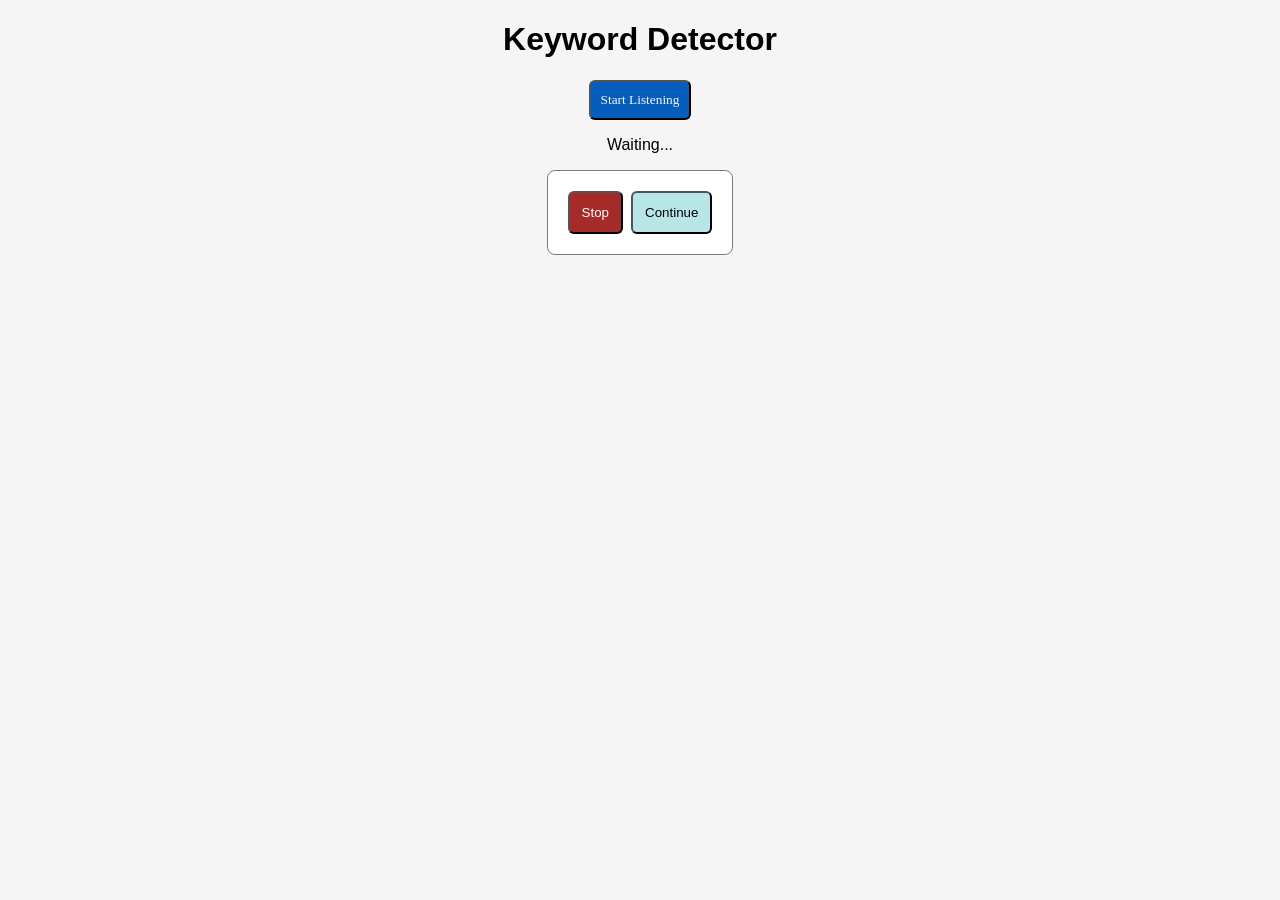
==== index.html @ d2e5f2c8 "Initial commit" ====
<!DOCTYPE html>
<html>
<head>
  <title>Keyword Detector</title>
</head>
<body style="background:rgb(245, 245, 245); font-family:sans-serif; text-align:center;">
  <h1> Keyword Detector</h1>
  <button onclick="startListening()" style="background-color: rgb(6, 94, 188); color:
   whitesmoke; border-radius: 6px; padding: 10px;font-family:Cambria, Cochin, Georgia, Times, 'Times New Roman', serif;">
   Start Listening</button>
  <p id="timer">Waiting...</p> 
    <div style="display: flex;justify-content: center;align-items: center;border: 1px solid #7c7a7a;
    border-radius: 8px;padding: 16px;margin: 0 auto 16px auto;width: fit-content;background: #fff;">
    <button style="padding: 12px; border-radius: 6px; background-color: brown; margin: 4px; color: white;">Stop</button>
    <button style="padding: 12px; border-radius: 6px; background-color: #b8e5e5; margin: 4px;">Continue</button>
  </div>
   <!-- <h3>You said:</h3> -->
  <div id="transcript"></div>
  <!-- <h3>Detected keywords:</h3> -->
  <div id="keywords"></div> 
  <script>
    async function startListening() {
      document.getElementById("timer").innerText = "Listening...";
      document.getElementById("transcript").innerText = "";
      document.getElementById("keywords").innerText = "";
      let seconds = 10; 
      const interval = setInterval(() => { 
        document.getElementById("timer").innerText = `Listening... ${seconds}s left`;
        seconds--;
        if (seconds < 0) clearInterval(interval);
      }, 1000);
      const response = await fetch("http://localhost:5000/listen");
      const data = await response.json();
      document.getElementById("timer").innerText = "Done!";
      document.getElementById("transcript").innerText = data.transcript.join("\n");
      document.getElementById("keywords").innerText = data.keywords.join(",");
    }
  </script>
</body>
</html>
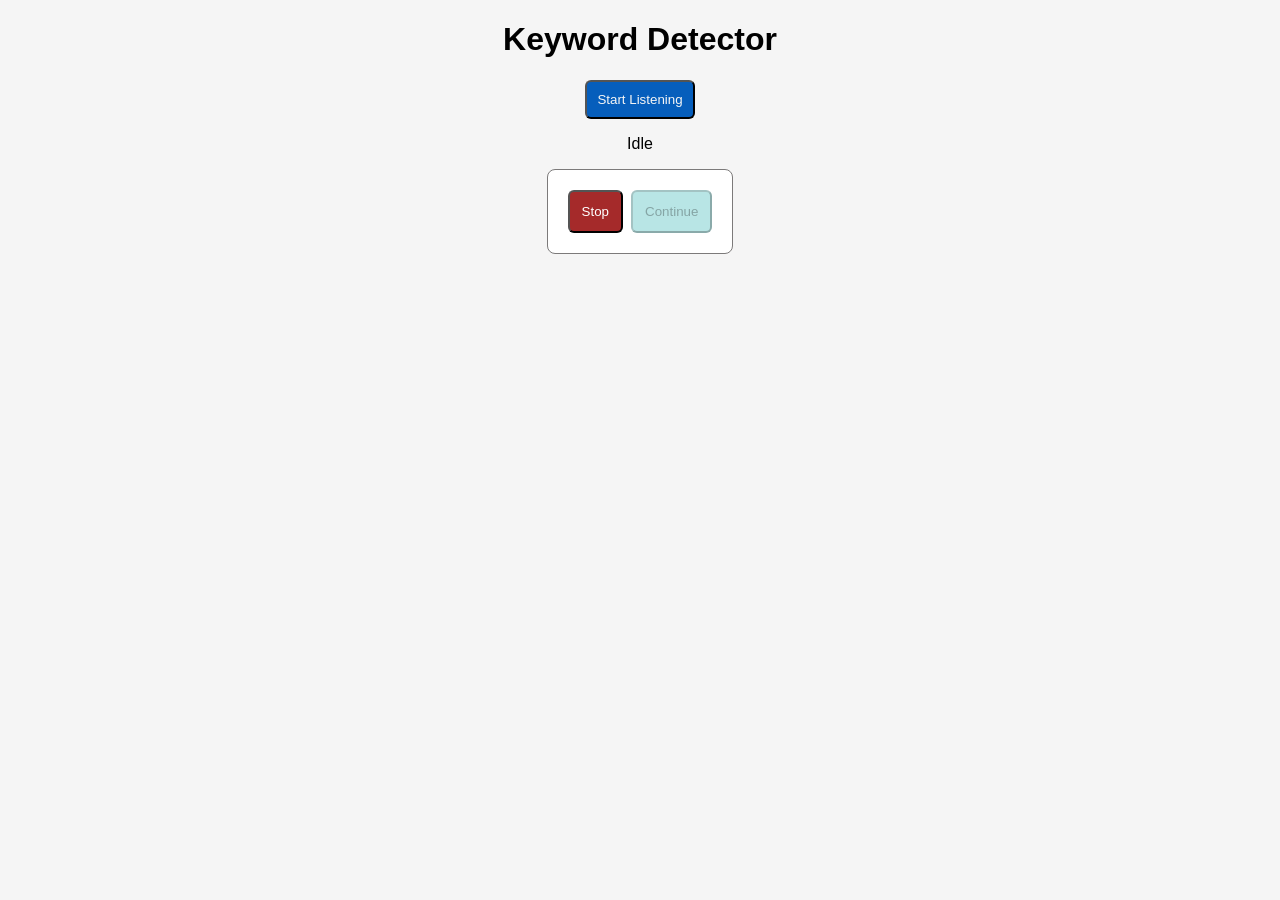
==== commit 5669a1cd: "button click to tosp : working" ====
--- a/index.html
+++ b/index.html
@@ -4,37 +4,56 @@
   <title>Keyword Detector</title>
 </head>
 <body style="background:rgb(245, 245, 245); font-family:sans-serif; text-align:center;">
-  <h1> Keyword Detector</h1>
-  <button onclick="startListening()" style="background-color: rgb(6, 94, 188); color:
-   whitesmoke; border-radius: 6px; padding: 10px;font-family:Cambria, Cochin, Georgia, Times, 'Times New Roman', serif;">
-   Start Listening</button>
-  <p id="timer">Waiting...</p> 
-    <div style="display: flex;justify-content: center;align-items: center;border: 1px solid #7c7a7a;
-    border-radius: 8px;padding: 16px;margin: 0 auto 16px auto;width: fit-content;background: #fff;">
-    <button style="padding: 12px; border-radius: 6px; background-color: brown; margin: 4px; color: white;">Stop</button>
-    <button style="padding: 12px; border-radius: 6px; background-color: #b8e5e5; margin: 4px;">Continue</button>
+  <h1>Keyword Detector</h1>
+  
+  <button onclick="startListening()" 
+    style="background-color: rgb(6, 94, 188); color: whitesmoke; border-radius: 6px; padding: 10px;">
+    Start Listening
+  </button>
+  
+  <p id="timer">Idle</p> 
+
+  <div style="display: flex; justify-content: center; align-items: center; border: 1px solid #7c7a7a;
+      border-radius: 8px; padding: 16px; margin: 0 auto 16px auto; width: fit-content; background: #fff;">
+    <button onclick="stopListening()" 
+      style="padding: 12px; border-radius: 6px; background-color: brown; margin: 4px; color: white;">
+      Stop
+    </button>
+    <button disabled
+      style="padding: 12px; border-radius: 6px; background-color: #b8e5e5; margin: 4px;">
+      Continue
+    </button>
   </div>
-   <!-- <h3>You said:</h3> -->
+
   <div id="transcript"></div>
-  <!-- <h3>Detected keywords:</h3> -->
   <div id="keywords"></div> 
+
   <script>
     async function startListening() {
       document.getElementById("timer").innerText = "Listening...";
       document.getElementById("transcript").innerText = "";
       document.getElementById("keywords").innerText = "";
-      let seconds = 10; 
-      const interval = setInterval(() => { 
-        document.getElementById("timer").innerText = `Listening... ${seconds}s left`;
-        seconds--;
-        if (seconds < 0) clearInterval(interval);
-      }, 1000);
-      const response = await fetch("http://localhost:5000/listen");
-      const data = await response.json();
-      document.getElementById("timer").innerText = "Done!";
-      document.getElementById("transcript").innerText = data.transcript.join("\n");
-      document.getElementById("keywords").innerText = data.keywords.join(",");
+      try {
+        await fetch("http://localhost:5000/start");
+      } catch (err) {
+        alert("Failed to start listening. Is your Flask server running?");
+        console.error(err);
+      }
+    }
+
+    async function stopListening() {
+      document.getElementById("timer").innerText = "Stopping...";
+      try {
+        const response = await fetch("http://localhost:5000/stop");
+        const data = await response.json();
+        document.getElementById("timer").innerText = "Stopped";
+        document.getElementById("transcript").innerText = "Transcript:\n" + data.transcript.join("\n");
+        document.getElementById("keywords").innerText = "Keywords: " + data.keywords.join(", ");
+      } catch (err) {
+        alert("Failed to stop listening.");
+        console.error(err);
+      }
     }
   </script>
 </body>
-</html>+</html>
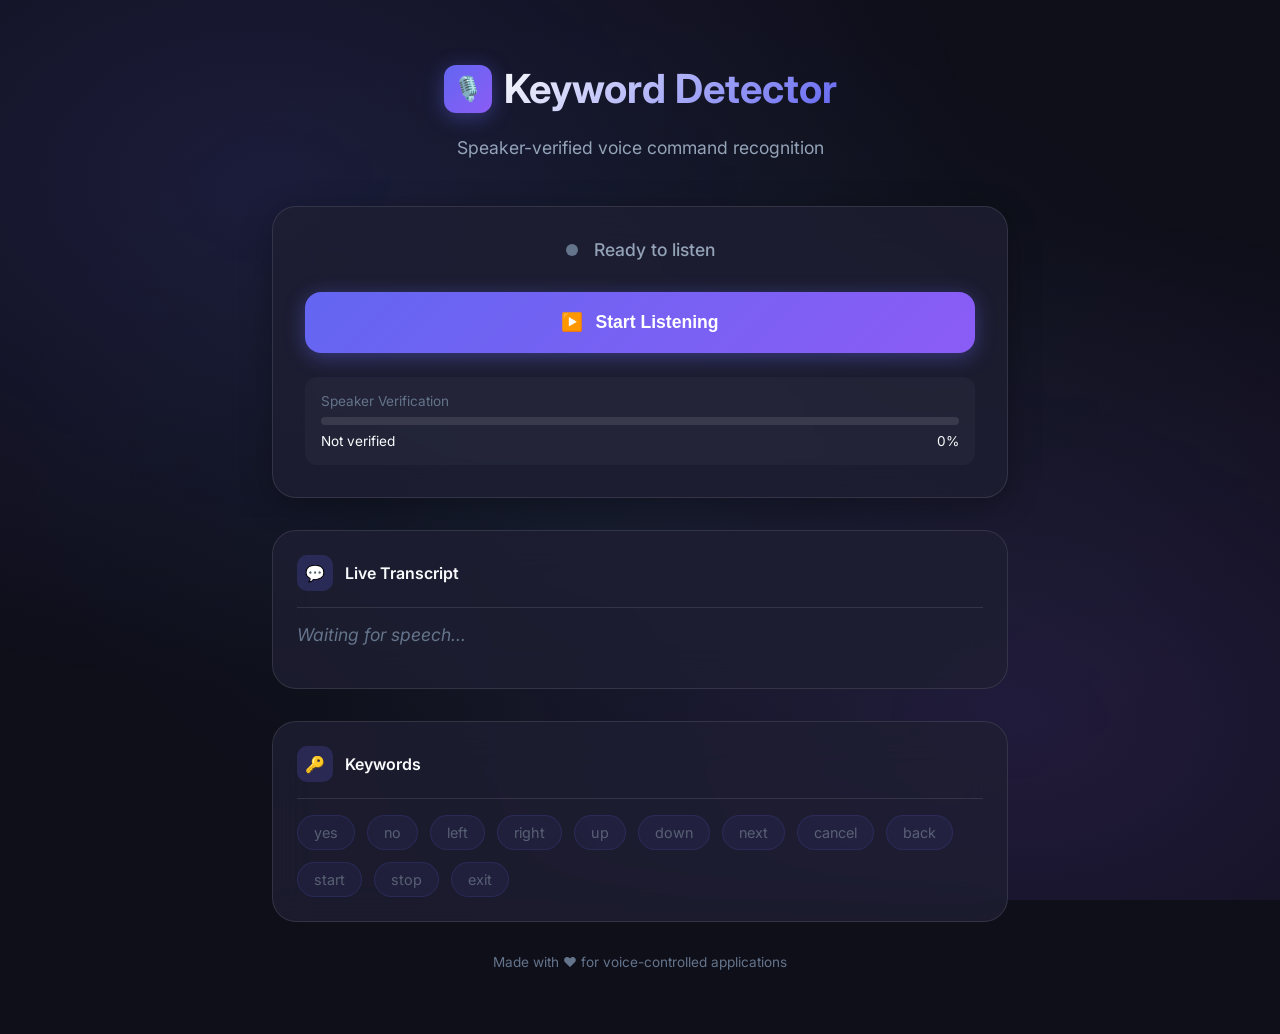
==== commit a4794a94: "refactor: Restructure speaker embedding generation and main application, add centralized configurati" ====
--- a/index.html
+++ b/index.html
@@ -1,59 +1,642 @@
-<!DOCTYPE html>
-<html>
-<head>
-  <title>Keyword Detector</title>
-</head>
-<body style="background:rgb(245, 245, 245); font-family:sans-serif; text-align:center;">
-  <h1>Keyword Detector</h1>
-  
-  <button onclick="startListening()" 
-    style="background-color: rgb(6, 94, 188); color: whitesmoke; border-radius: 6px; padding: 10px;">
-    Start Listening
-  </button>
-  
-  <p id="timer">Idle</p> 
-
-  <div style="display: flex; justify-content: center; align-items: center; border: 1px solid #7c7a7a;
-      border-radius: 8px; padding: 16px; margin: 0 auto 16px auto; width: fit-content; background: #fff;">
-    <button onclick="stopListening()" 
-      style="padding: 12px; border-radius: 6px; background-color: brown; margin: 4px; color: white;">
-      Stop
-    </button>
-    <button disabled
-      style="padding: 12px; border-radius: 6px; background-color: #b8e5e5; margin: 4px;">
-      Continue
-    </button>
-  </div>
-
-  <div id="transcript"></div>
-  <div id="keywords"></div> 
-
-  <script>
-    async function startListening() {
-      document.getElementById("timer").innerText = "Listening...";
-      document.getElementById("transcript").innerText = "";
-      document.getElementById("keywords").innerText = "";
-      try {
-        await fetch("http://localhost:5000/start");
-      } catch (err) {
-        alert("Failed to start listening. Is your Flask server running?");
-        console.error(err);
-      }
-    }
-
-    async function stopListening() {
-      document.getElementById("timer").innerText = "Stopping...";
-      try {
-        const response = await fetch("http://localhost:5000/stop");
-        const data = await response.json();
-        document.getElementById("timer").innerText = "Stopped";
-        document.getElementById("transcript").innerText = "Transcript:\n" + data.transcript.join("\n");
-        document.getElementById("keywords").innerText = "Keywords: " + data.keywords.join(", ");
-      } catch (err) {
-        alert("Failed to stop listening.");
-        console.error(err);
-      }
-    }
-  </script>
-</body>
-</html>
+<!DOCTYPE html>
+<html lang="en">
+<head>
+  <meta charset="UTF-8">
+  <meta name="viewport" content="width=device-width, initial-scale=1.0">
+  <title>Keyword Detector | Voice Command Recognition</title>
+  <link rel="preconnect" href="https://fonts.googleapis.com">
+  <link rel="preconnect" href="https://fonts.gstatic.com" crossorigin>
+  <link href="https://fonts.googleapis.com/css2?family=Inter:wght@300;400;500;600;700&display=swap" rel="stylesheet">
+  <style>
+    :root {
+      --bg-primary: #0f0f1a;
+      --bg-secondary: #1a1a2e;
+      --bg-card: rgba(30, 30, 50, 0.8);
+      --accent-primary: #6366f1;
+      --accent-secondary: #8b5cf6;
+      --accent-success: #10b981;
+      --accent-danger: #ef4444;
+      --accent-warning: #f59e0b;
+      --text-primary: #f8fafc;
+      --text-secondary: #94a3b8;
+      --text-muted: #64748b;
+      --border-color: rgba(255, 255, 255, 0.1);
+      --glow-primary: rgba(99, 102, 241, 0.4);
+      --glow-success: rgba(16, 185, 129, 0.4);
+    }
+
+    * {
+      margin: 0;
+      padding: 0;
+      box-sizing: border-box;
+    }
+
+    body {
+      font-family: 'Inter', -apple-system, BlinkMacSystemFont, sans-serif;
+      background: var(--bg-primary);
+      color: var(--text-primary);
+      min-height: 100vh;
+      overflow-x: hidden;
+    }
+
+    /* Animated Background */
+    .bg-animation {
+      position: fixed;
+      top: 0;
+      left: 0;
+      width: 100%;
+      height: 100%;
+      z-index: -1;
+      background: 
+        radial-gradient(ellipse at 20% 20%, rgba(99, 102, 241, 0.15) 0%, transparent 50%),
+        radial-gradient(ellipse at 80% 80%, rgba(139, 92, 246, 0.15) 0%, transparent 50%),
+        radial-gradient(ellipse at 50% 50%, rgba(16, 185, 129, 0.05) 0%, transparent 70%);
+    }
+
+    .container {
+      max-width: 800px;
+      margin: 0 auto;
+      padding: 2rem;
+    }
+
+    /* Header */
+    header {
+      text-align: center;
+      margin-bottom: 3rem;
+      padding-top: 2rem;
+    }
+
+    .logo {
+      display: inline-flex;
+      align-items: center;
+      gap: 0.75rem;
+      margin-bottom: 1rem;
+    }
+
+    .logo-icon {
+      width: 48px;
+      height: 48px;
+      background: linear-gradient(135deg, var(--accent-primary), var(--accent-secondary));
+      border-radius: 12px;
+      display: flex;
+      align-items: center;
+      justify-content: center;
+      font-size: 1.5rem;
+      box-shadow: 0 4px 20px var(--glow-primary);
+    }
+
+    h1 {
+      font-size: 2.5rem;
+      font-weight: 700;
+      background: linear-gradient(135deg, var(--text-primary), var(--accent-primary));
+      -webkit-background-clip: text;
+      -webkit-text-fill-color: transparent;
+      background-clip: text;
+    }
+
+    .subtitle {
+      color: var(--text-secondary);
+      font-size: 1.1rem;
+      margin-top: 0.5rem;
+    }
+
+    /* Main Control Card */
+    .control-card {
+      background: var(--bg-card);
+      backdrop-filter: blur(20px);
+      border: 1px solid var(--border-color);
+      border-radius: 24px;
+      padding: 2rem;
+      margin-bottom: 2rem;
+      box-shadow: 0 8px 32px rgba(0, 0, 0, 0.3);
+    }
+
+    /* Status Indicator */
+    .status-section {
+      display: flex;
+      align-items: center;
+      justify-content: center;
+      gap: 1rem;
+      margin-bottom: 2rem;
+    }
+
+    .status-dot {
+      width: 12px;
+      height: 12px;
+      border-radius: 50%;
+      background: var(--text-muted);
+      transition: all 0.3s ease;
+    }
+
+    .status-dot.listening {
+      background: var(--accent-success);
+      box-shadow: 0 0 20px var(--glow-success);
+      animation: pulse 1.5s infinite;
+    }
+
+    .status-dot.verified {
+      background: var(--accent-success);
+    }
+
+    .status-dot.unverified {
+      background: var(--accent-warning);
+    }
+
+    @keyframes pulse {
+      0%, 100% { transform: scale(1); opacity: 1; }
+      50% { transform: scale(1.2); opacity: 0.7; }
+    }
+
+    .status-text {
+      font-size: 1.1rem;
+      font-weight: 500;
+      color: var(--text-secondary);
+    }
+
+    /* Main Button */
+    .btn-main {
+      width: 100%;
+      padding: 1.25rem 2rem;
+      font-size: 1.1rem;
+      font-weight: 600;
+      border: none;
+      border-radius: 16px;
+      cursor: pointer;
+      transition: all 0.3s ease;
+      display: flex;
+      align-items: center;
+      justify-content: center;
+      gap: 0.75rem;
+    }
+
+    .btn-start {
+      background: linear-gradient(135deg, var(--accent-primary), var(--accent-secondary));
+      color: white;
+      box-shadow: 0 4px 20px var(--glow-primary);
+    }
+
+    .btn-start:hover {
+      transform: translateY(-2px);
+      box-shadow: 0 8px 30px var(--glow-primary);
+    }
+
+    .btn-stop {
+      background: linear-gradient(135deg, var(--accent-danger), #dc2626);
+      color: white;
+      box-shadow: 0 4px 20px rgba(239, 68, 68, 0.4);
+    }
+
+    .btn-stop:hover {
+      transform: translateY(-2px);
+    }
+
+    .btn-disabled {
+      opacity: 0.5;
+      cursor: not-allowed;
+    }
+
+    /* Speaker Verification */
+    .verification-section {
+      margin-top: 1.5rem;
+      padding: 1rem;
+      background: rgba(255, 255, 255, 0.03);
+      border-radius: 12px;
+    }
+
+    .verification-label {
+      font-size: 0.85rem;
+      color: var(--text-muted);
+      margin-bottom: 0.5rem;
+    }
+
+    .verification-bar {
+      height: 8px;
+      background: rgba(255, 255, 255, 0.1);
+      border-radius: 4px;
+      overflow: hidden;
+    }
+
+    .verification-fill {
+      height: 100%;
+      background: linear-gradient(90deg, var(--accent-danger), var(--accent-warning), var(--accent-success));
+      border-radius: 4px;
+      transition: width 0.3s ease;
+    }
+
+    .verification-value {
+      display: flex;
+      justify-content: space-between;
+      margin-top: 0.5rem;
+      font-size: 0.85rem;
+    }
+
+    /* Live Transcript */
+    .transcript-card {
+      background: var(--bg-card);
+      backdrop-filter: blur(20px);
+      border: 1px solid var(--border-color);
+      border-radius: 24px;
+      padding: 1.5rem;
+      margin-bottom: 2rem;
+    }
+
+    .card-header {
+      display: flex;
+      align-items: center;
+      gap: 0.75rem;
+      margin-bottom: 1rem;
+      padding-bottom: 1rem;
+      border-bottom: 1px solid var(--border-color);
+    }
+
+    .card-icon {
+      width: 36px;
+      height: 36px;
+      background: rgba(99, 102, 241, 0.2);
+      border-radius: 10px;
+      display: flex;
+      align-items: center;
+      justify-content: center;
+    }
+
+    .card-title {
+      font-size: 1rem;
+      font-weight: 600;
+    }
+
+    .partial-text {
+      color: var(--text-muted);
+      font-style: italic;
+      min-height: 1.5rem;
+      font-size: 1.1rem;
+    }
+
+    .transcript-list {
+      max-height: 150px;
+      overflow-y: auto;
+      margin-top: 1rem;
+    }
+
+    .transcript-item {
+      padding: 0.5rem 0;
+      border-bottom: 1px solid rgba(255, 255, 255, 0.05);
+      color: var(--text-secondary);
+    }
+
+    /* Keywords Section */
+    .keywords-section {
+      background: var(--bg-card);
+      backdrop-filter: blur(20px);
+      border: 1px solid var(--border-color);
+      border-radius: 24px;
+      padding: 1.5rem;
+    }
+
+    .keywords-grid {
+      display: flex;
+      flex-wrap: wrap;
+      gap: 0.75rem;
+      margin-top: 1rem;
+    }
+
+    .keyword-chip {
+      padding: 0.5rem 1rem;
+      background: rgba(99, 102, 241, 0.15);
+      border: 1px solid rgba(99, 102, 241, 0.3);
+      border-radius: 20px;
+      font-size: 0.9rem;
+      color: var(--text-secondary);
+      transition: all 0.3s ease;
+    }
+
+    .keyword-chip.available {
+      opacity: 0.5;
+    }
+
+    .keyword-chip.detected {
+      background: linear-gradient(135deg, var(--accent-primary), var(--accent-secondary));
+      border-color: transparent;
+      color: white;
+      box-shadow: 0 4px 15px var(--glow-primary);
+      animation: keywordPop 0.3s ease;
+    }
+
+    @keyframes keywordPop {
+      0% { transform: scale(1); }
+      50% { transform: scale(1.1); }
+      100% { transform: scale(1); }
+    }
+
+    /* Last Detected Keyword */
+    .last-keyword {
+      text-align: center;
+      padding: 1.5rem;
+      background: linear-gradient(135deg, rgba(99, 102, 241, 0.1), rgba(139, 92, 246, 0.1));
+      border-radius: 16px;
+      margin-top: 1rem;
+    }
+
+    .last-keyword-label {
+      font-size: 0.85rem;
+      color: var(--text-muted);
+      margin-bottom: 0.5rem;
+    }
+
+    .last-keyword-value {
+      font-size: 2rem;
+      font-weight: 700;
+      background: linear-gradient(135deg, var(--accent-primary), var(--accent-secondary));
+      -webkit-background-clip: text;
+      -webkit-text-fill-color: transparent;
+      background-clip: text;
+    }
+
+    /* Footer */
+    footer {
+      text-align: center;
+      padding: 2rem;
+      color: var(--text-muted);
+      font-size: 0.85rem;
+    }
+
+    footer a {
+      color: var(--accent-primary);
+      text-decoration: none;
+    }
+
+    /* Responsive */
+    @media (max-width: 640px) {
+      .container {
+        padding: 1rem;
+      }
+      
+      h1 {
+        font-size: 1.75rem;
+      }
+      
+      .control-card, .transcript-card, .keywords-section {
+        padding: 1.25rem;
+        border-radius: 16px;
+      }
+    }
+
+    /* Scrollbar */
+    ::-webkit-scrollbar {
+      width: 6px;
+    }
+
+    ::-webkit-scrollbar-track {
+      background: rgba(255, 255, 255, 0.05);
+      border-radius: 3px;
+    }
+
+    ::-webkit-scrollbar-thumb {
+      background: rgba(255, 255, 255, 0.2);
+      border-radius: 3px;
+    }
+  </style>
+</head>
+<body>
+  <div class="bg-animation"></div>
+  
+  <div class="container">
+    <header>
+      <div class="logo">
+        <div class="logo-icon">🎙️</div>
+        <h1>Keyword Detector</h1>
+      </div>
+      <p class="subtitle">Speaker-verified voice command recognition</p>
+    </header>
+
+    <!-- Main Control -->
+    <div class="control-card">
+      <div class="status-section">
+        <div class="status-dot" id="statusDot"></div>
+        <span class="status-text" id="statusText">Ready to listen</span>
+      </div>
+
+      <button class="btn-main btn-start" id="mainBtn" onclick="toggleListening()">
+        <span id="btnIcon">▶️</span>
+        <span id="btnText">Start Listening</span>
+      </button>
+
+      <div class="verification-section">
+        <div class="verification-label">Speaker Verification</div>
+        <div class="verification-bar">
+          <div class="verification-fill" id="verificationFill" style="width: 0%"></div>
+        </div>
+        <div class="verification-value">
+          <span id="verificationStatus">Not verified</span>
+          <span id="similarityValue">0%</span>
+        </div>
+      </div>
+    </div>
+
+    <!-- Live Transcript -->
+    <div class="transcript-card">
+      <div class="card-header">
+        <div class="card-icon">💬</div>
+        <span class="card-title">Live Transcript</span>
+      </div>
+      <div class="partial-text" id="partialText">Waiting for speech...</div>
+      <div class="transcript-list" id="transcriptList"></div>
+    </div>
+
+    <!-- Keywords -->
+    <div class="keywords-section">
+      <div class="card-header">
+        <div class="card-icon">🔑</div>
+        <span class="card-title">Keywords</span>
+      </div>
+      
+      <div class="keywords-grid" id="keywordsGrid"></div>
+
+      <div class="last-keyword" id="lastKeywordSection" style="display: none;">
+        <div class="last-keyword-label">Last Detected</div>
+        <div class="last-keyword-value" id="lastKeywordValue">-</div>
+      </div>
+    </div>
+
+    <footer>
+      Made with ❤️ for voice-controlled applications
+    </footer>
+  </div>
+
+  <script>
+    const API_BASE = window.location.origin;
+    let isListening = false;
+    let statusInterval = null;
+    let allKeywords = [];
+
+    // Initialize
+    document.addEventListener('DOMContentLoaded', async () => {
+      try {
+        const response = await fetch(`${API_BASE}/info`);
+        const data = await response.json();
+        allKeywords = data.keywords || [];
+        renderKeywords([]);
+      } catch (err) {
+        console.error('Failed to load keywords:', err);
+        allKeywords = ['yes', 'no', 'left', 'right', 'up', 'down', 'next', 'cancel', 'back', 'start', 'stop', 'exit'];
+        renderKeywords([]);
+      }
+    });
+
+    function renderKeywords(detected) {
+      const grid = document.getElementById('keywordsGrid');
+      grid.innerHTML = allKeywords.map(kw => `
+        <span class="keyword-chip ${detected.includes(kw) ? 'detected' : 'available'}">${kw}</span>
+      `).join('');
+    }
+
+    async function toggleListening() {
+      if (isListening) {
+        await stopListening();
+      } else {
+        await startListening();
+      }
+    }
+
+    async function startListening() {
+      try {
+        const response = await fetch(`${API_BASE}/start`);
+        const data = await response.json();
+        
+        if (data.status === 'listening' || data.status === 'already_listening') {
+          isListening = true;
+          updateUI(true);
+          startPolling();
+        }
+      } catch (err) {
+        console.error('Failed to start:', err);
+        alert('Failed to start listening. Is the server running?');
+      }
+    }
+
+    async function stopListening() {
+      try {
+        stopPolling();
+        const response = await fetch(`${API_BASE}/stop`);
+        const data = await response.json();
+        
+        isListening = false;
+        updateUI(false);
+        
+        // Show final results
+        if (data.keywords && data.keywords.length > 0) {
+          renderKeywords(data.keywords);
+        }
+      } catch (err) {
+        console.error('Failed to stop:', err);
+      }
+    }
+
+    function updateUI(listening) {
+      const btn = document.getElementById('mainBtn');
+      const btnIcon = document.getElementById('btnIcon');
+      const btnText = document.getElementById('btnText');
+      const statusDot = document.getElementById('statusDot');
+      const statusText = document.getElementById('statusText');
+
+      if (listening) {
+        btn.className = 'btn-main btn-stop';
+        btnIcon.textContent = '⏹️';
+        btnText.textContent = 'Stop Listening';
+        statusDot.className = 'status-dot listening';
+        statusText.textContent = 'Listening...';
+      } else {
+        btn.className = 'btn-main btn-start';
+        btnIcon.textContent = '▶️';
+        btnText.textContent = 'Start Listening';
+        statusDot.className = 'status-dot';
+        statusText.textContent = 'Ready to listen';
+      }
+    }
+
+    function startPolling() {
+      statusInterval = setInterval(pollStatus, 300);
+    }
+
+    function stopPolling() {
+      if (statusInterval) {
+        clearInterval(statusInterval);
+        statusInterval = null;
+      }
+    }
+
+    async function pollStatus() {
+      try {
+        const response = await fetch(`${API_BASE}/status`);
+        const data = await response.json();
+
+        // Update listening state
+        if (!data.listening && isListening) {
+          isListening = false;
+          updateUI(false);
+          stopPolling();
+        }
+
+        // Update partial text
+        const partialEl = document.getElementById('partialText');
+        if (data.partial) {
+          partialEl.textContent = `"${data.partial}..."`;
+          partialEl.style.color = '';
+        } else if (data.transcript && data.transcript.length > 0) {
+          partialEl.textContent = `Last: "${data.transcript[data.transcript.length - 1]}"`;
+        } else {
+          partialEl.textContent = 'Listening for speech...';
+        }
+
+        // Update transcript list
+        const transcriptList = document.getElementById('transcriptList');
+        if (data.transcript && data.transcript.length > 0) {
+          transcriptList.innerHTML = data.transcript.map(t => 
+            `<div class="transcript-item">"${t}"</div>`
+          ).join('');
+          transcriptList.scrollTop = transcriptList.scrollHeight;
+        }
+
+        // Update speaker verification
+        const similarity = data.speaker_similarity || 0;
+        const percentage = Math.round(similarity * 100);
+        document.getElementById('verificationFill').style.width = `${percentage}%`;
+        document.getElementById('similarityValue').textContent = `${percentage}%`;
+        
+        const statusDot = document.getElementById('statusDot');
+        const verificationStatus = document.getElementById('verificationStatus');
+        
+        if (data.is_verified) {
+          verificationStatus.textContent = '✅ Verified';
+          verificationStatus.style.color = 'var(--accent-success)';
+          statusDot.classList.add('verified');
+          statusDot.classList.remove('unverified');
+        } else if (similarity > 0) {
+          verificationStatus.textContent = '⚠️ Not verified';
+          verificationStatus.style.color = 'var(--accent-warning)';
+          statusDot.classList.add('unverified');
+          statusDot.classList.remove('verified');
+        } else {
+          verificationStatus.textContent = 'Waiting...';
+          verificationStatus.style.color = '';
+        }
+
+        // Update keywords
+        if (data.keywords) {
+          renderKeywords(data.keywords);
+        }
+
+        // Update last keyword
+        const lastKeywordSection = document.getElementById('lastKeywordSection');
+        const lastKeywordValue = document.getElementById('lastKeywordValue');
+        if (data.last_keyword) {
+          lastKeywordSection.style.display = 'block';
+          lastKeywordValue.textContent = data.last_keyword.toUpperCase();
+        }
+
+      } catch (err) {
+        console.error('Polling error:', err);
+      }
+    }
+  </script>
+</body>
+</html>
